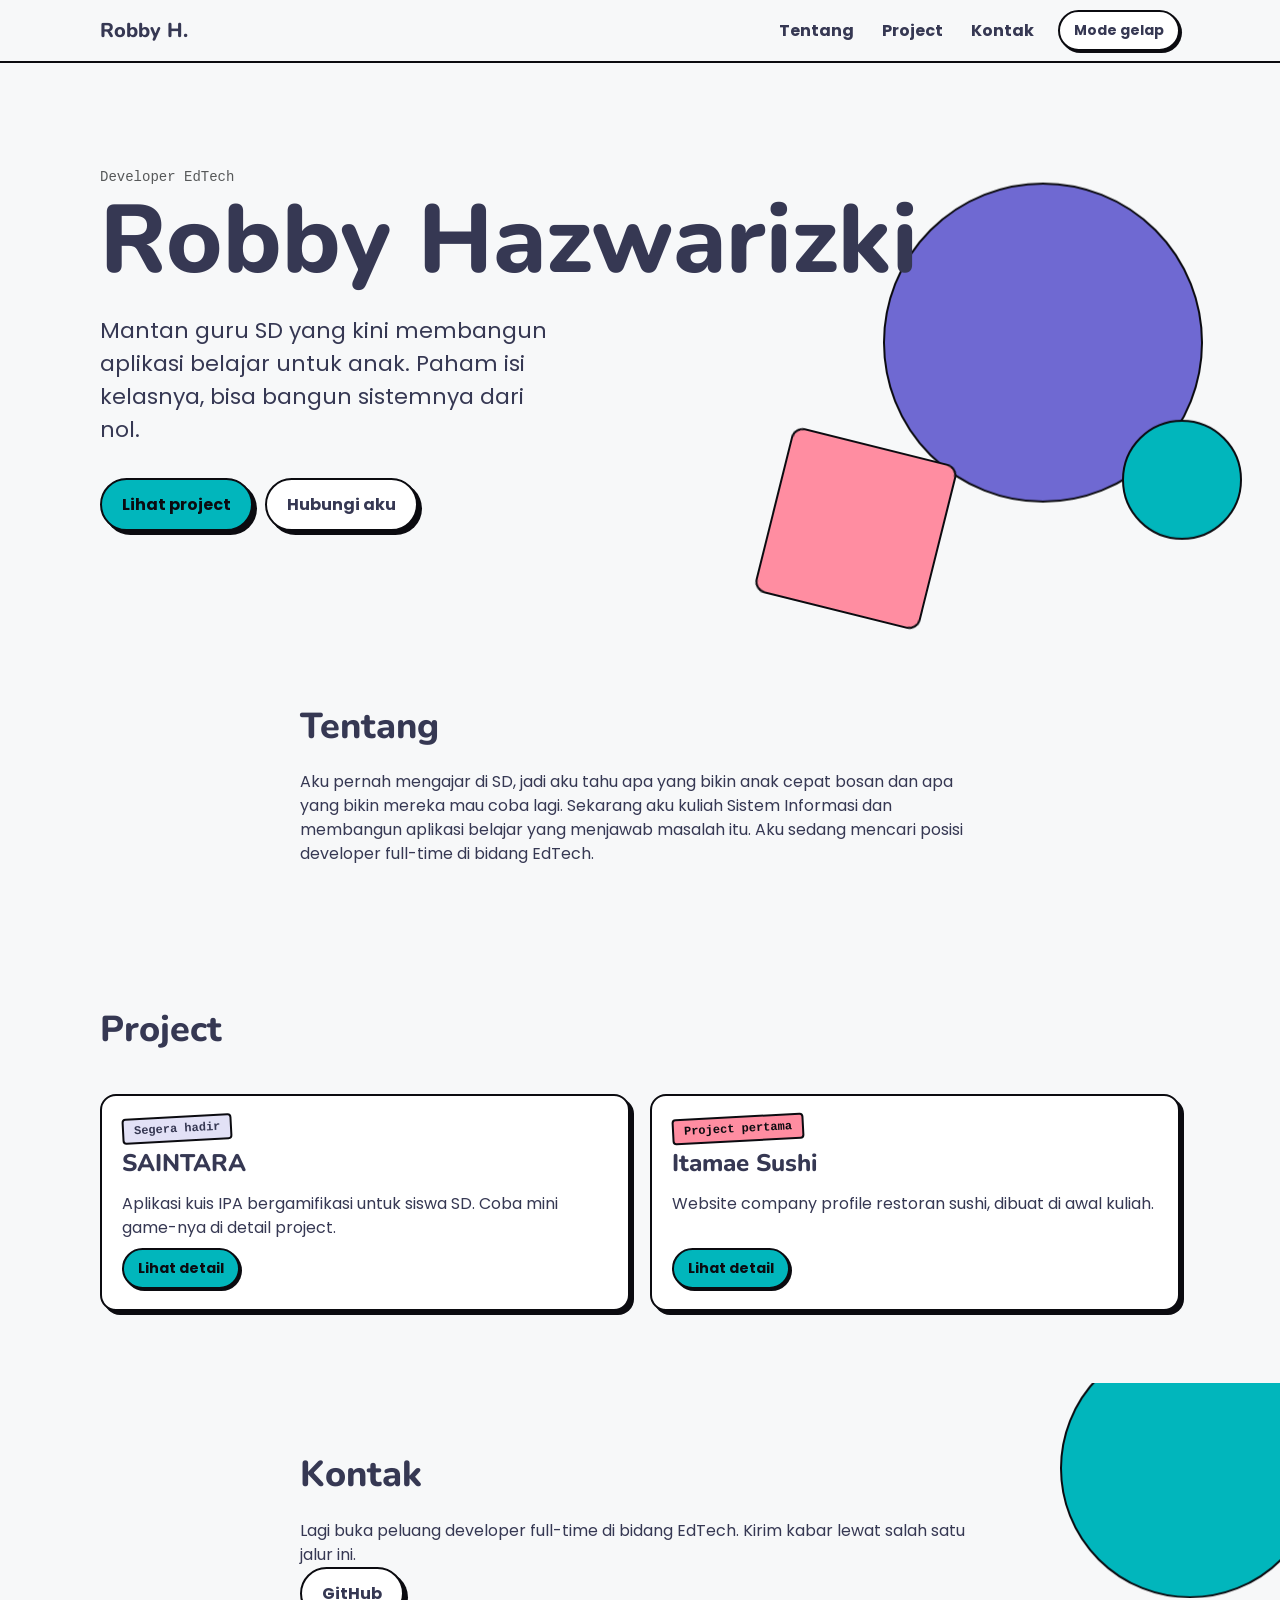
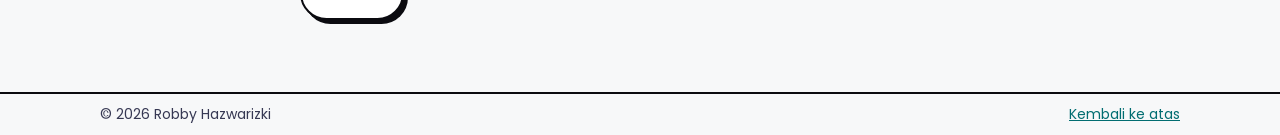
==== index.html @ 0fbe14a0 "Tambah kode web portofolio awal" ====
<!doctype html>
<html lang="id">
<head>
<meta charset="utf-8">
<meta name="viewport" content="width=device-width, initial-scale=1">
<title>Robby Hazwarizki | Developer EdTech</title>
<meta name="description" content="Portofolio Robby Hazwarizki, developer EdTech. Mantan guru SD yang membangun aplikasi belajar untuk anak.">
<meta property="og:type" content="website">
<meta property="og:title" content="Robby Hazwarizki | Developer EdTech">
<meta property="og:description" content="Mantan guru SD yang kini membangun aplikasi belajar untuk anak.">
<link rel="icon" href="assets/img/favicon.svg" type="image/svg+xml">
<link rel="preconnect" href="https://fonts.googleapis.com">
<link rel="preconnect" href="https://fonts.gstatic.com" crossorigin>
<link href="https://fonts.googleapis.com/css2?family=Nunito:wght@700;800&family=Poppins:wght@400;700&display=swap" rel="stylesheet">
<script>document.documentElement.classList.add('js');try{document.documentElement.dataset.theme=localStorage.getItem('theme')||(matchMedia('(prefers-color-scheme: dark)').matches?'dark':'light')}catch(e){}</script>
<link rel="stylesheet" href="assets/css/style.css">
</head>
<body>
<a class="skip" href="#tentang">Langsung ke konten</a>
<header id="top">
  <div class="wrap bar">
    <a class="brand" href="#hero">Robby H.</a>
    <nav aria-label="Menu utama"><ul id="links"></ul></nav>
    <a id="cv" class="btn sm" hidden>Unduh CV</a>
    <button id="theme" class="btn alt sm" type="button" aria-pressed="false">Mode gelap</button>
    <button id="menu" class="btn alt sm" type="button" aria-expanded="false" aria-controls="links">Menu</button>
  </div>
</header>
<main>
  <section id="hero" class="hero">
    <span class="shape s1" data-speed=".5" aria-hidden="true"></span>
    <span class="shape s2" data-speed=".25" aria-hidden="true"></span>
    <span class="shape s3" data-speed="-.15" aria-hidden="true"></span>
    <div class="wrap" data-speed=".08">
      <p class="mono" data-site="role">Developer EdTech</p>
      <h1 data-site="name">Robby Hazwarizki</h1>
      <p class="lead" data-site="tagline">Mantan guru SD yang kini membangun aplikasi belajar untuk anak. Paham isi kelasnya, bisa bangun sistemnya dari nol.</p>
      <div class="row">
        <a class="btn" href="#project">Lihat project</a>
        <a id="hero-contact" class="btn alt" href="#kontak" hidden>Hubungi aku</a>
      </div>
    </div>
  </section>

  <section id="tentang" data-nav="Tentang">
    <div class="wrap narrow">
      <h2>Tentang</h2>
      <p data-site="about">Aku pernah mengajar di SD, jadi aku tahu apa yang bikin anak cepat bosan dan apa yang bikin mereka mau coba lagi.</p>
    </div>
  </section>

  <section id="achievements" data-nav="Pencapaian" hidden>
    <div class="wrap"><h2>Pencapaian</h2><div id="stats" class="grid"></div></div>
  </section>

  <section id="project" data-nav="Project">
    <div class="wrap">
      <h2>Project</h2>
      <div id="filters" class="row" role="group" aria-label="Filter project"></div>
      <div id="project-list" class="grid"></div>
    </div>
  </section>

  <section id="experience" data-nav="Pengalaman" hidden>
    <div class="wrap"><h2>Pengalaman kerja</h2><ul id="experience-list" class="list"></ul></div>
  </section>

  <section id="stack" data-nav="Tech stack" hidden>
    <div class="wrap"><h2>Tech stack</h2><div id="stack-list" class="row"></div></div>
  </section>

  <section id="journey" data-nav="Perjalanan" hidden>
    <div class="wrap"><h2>Perjalanan</h2><ul id="journey-list" class="list"></ul></div>
  </section>

  <section id="kontak" data-nav="Kontak" class="contact" hidden>
    <span class="shape s4" data-speed=".3" aria-hidden="true"></span>
    <div class="wrap narrow">
      <h2>Kontak</h2>
      <p>Lagi buka peluang developer full-time di bidang EdTech. Kirim kabar lewat salah satu jalur ini.</p>
      <div id="contacts" class="row"></div>
    </div>
  </section>
</main>
<footer>
  <div class="wrap bar">
    <span>&copy; <span id="year">2026</span> Robby Hazwarizki</span>
    <a href="#top">Kembali ke atas</a>
  </div>
</footer>

<dialog id="dlg" aria-labelledby="dlg-title">
  <button id="dlg-close" class="btn alt sm" type="button">Tutup</button>
  <div id="dlg-body" class="dlg-in"></div>
</dialog>
<script type="module" src="assets/js/main.js"></script>
</body>
</html>
---- assets/css/style.css ----
:root{--iris:#01b6bc;--iris-50:#e6f8f9;--iris-400:#80dbdd;--iris-700:#016d71;--mar:#6f69d2;--mar-100:#e2e1f6;--sal:#ff8da1;--sal-200:#ffddee;--ink:#0b0b10;--bg:#f7f8f9;--surface:#fff;--text:#363853;--muted:#565859;--line:#0b0b10;--link:#016d71;--sh:4px 4px 0 var(--line);--r:16px;--fh:'Nunito',system-ui,sans-serif;--fb:'Poppins',system-ui,sans-serif;--fm:Menlo,Consolas,monospace}
:root[data-theme=dark]{--bg:#0b0b10;--surface:#161621;--text:#eff1f3;--muted:#afafba;--line:#80dbdd;--link:#80dbdd;--mar-100:#2c2a54;--iris-50:#01474a;--sal-200:#663a40}
*{box-sizing:border-box;margin:0}
[hidden]{display:none!important}
html{scroll-behavior:smooth;scroll-padding-top:80px}
body{font:400 1rem/1.5 var(--fb);background:var(--bg);color:var(--text)}
h1,h2,h3{font-family:var(--fh);font-weight:800;line-height:1.1;color:var(--text)}
h1{font-size:clamp(2.5rem,9vw,6rem)}
h2{font-size:clamp(1.5rem,4vw,2.25rem);margin-bottom:24px}
h3{font-size:clamp(1.25rem,3.5vw,1.5rem);margin-bottom:8px}
a{color:var(--link)}
.wrap{max-width:1120px;margin:0 auto;padding:0 20px;position:relative}
.narrow{max-width:720px}
section{padding:72px 0;position:relative;overflow:hidden}
.mono{font-family:var(--fm);font-size:.875rem;color:var(--muted)}
.lead{font-size:clamp(1.125rem,2.5vw,1.375rem);max-width:36ch;margin:20px 0 32px}
.row{display:flex;flex-wrap:wrap;gap:12px;align-items:center}
.grid{display:grid;gap:20px;grid-template-columns:repeat(auto-fit,minmax(280px,1fr));margin-top:20px}
.list{list-style:none;padding:0;display:grid;gap:16px}
.skip{position:absolute;left:-999px}.skip:focus{left:8px;top:8px;background:var(--surface);padding:8px;z-index:99}
:focus-visible{outline:2px solid var(--mar);outline-offset:2px}
header{position:sticky;top:0;z-index:20;background:var(--bg);border-bottom:2px solid var(--line)}
.bar{display:flex;align-items:center;gap:12px;padding-top:10px;padding-bottom:10px}
.brand{font:800 1.25rem var(--fh);color:var(--text);text-decoration:none;margin-right:auto}
nav ul{display:flex;gap:4px;list-style:none;padding:0}
nav a{padding:8px 12px;color:var(--text);text-decoration:none;font-weight:700;border-radius:999px}
nav a:hover{background:var(--iris-50)}
#menu{display:none}
.btn{font:700 1rem var(--fb);padding:12px 20px;border:2px solid var(--line);border-radius:999px;background:var(--iris);color:var(--ink);box-shadow:var(--sh);cursor:pointer;text-decoration:none;display:inline-block;transition:transform .2s ease,box-shadow .2s ease}
.btn:hover{transform:translate(-2px,-2px);box-shadow:6px 6px 0 var(--line)}
.btn:active{transform:none;box-shadow:1px 1px 0 var(--line);transition:none}
.btn.alt{background:var(--surface);color:var(--text)}
.btn.sm{font-size:.875rem;padding:8px 14px;box-shadow:2px 2px 0 var(--line)}
.btn:disabled{opacity:.6;cursor:not-allowed}
.hero{padding:96px 0 112px}
.shape{position:absolute;border:2px solid var(--line);will-change:transform}
.s1{width:clamp(140px,26vw,320px);aspect-ratio:1;border-radius:50%;background:var(--mar);right:6%;top:12%}
.s2{width:clamp(80px,14vw,170px);aspect-ratio:1;background:var(--sal);rotate:14deg;right:26%;bottom:8%;border-radius:12px}
.s3{width:clamp(60px,10vw,120px);aspect-ratio:1;border-radius:50%;background:var(--iris);right:3%;bottom:14%}
.s4{width:clamp(120px,22vw,260px);aspect-ratio:1;border-radius:50%;background:var(--iris);right:-40px;top:10%}
.card{background:var(--surface);border:2px solid var(--line);border-radius:var(--r);box-shadow:var(--sh);padding:20px;display:flex;flex-direction:column;align-items:flex-start;gap:8px}
.card .btn{margin-top:auto}
.tag{font:700 .75rem var(--fm);padding:4px 10px;background:var(--sal);color:var(--ink);border:2px solid var(--line);border-radius:4px;rotate:-3deg}
.tag.soon{background:var(--mar-100);color:var(--text)}
.chip{font:400 .75rem var(--fm);padding:4px 10px;border:1px solid var(--line);border-radius:999px;background:var(--surface);color:var(--text)}
button.chip{cursor:pointer;font-size:.875rem;padding:6px 14px}
button.chip.on{background:var(--iris);color:var(--ink);border-width:2px;font-weight:700}
.stat b{font:800 2.5rem var(--fh);line-height:1}
dialog{border:2px solid var(--line);border-radius:var(--r);box-shadow:var(--sh);background:var(--surface);color:var(--text);padding:0;max-width:min(560px,92vw);width:100%;margin:auto}
dialog::backdrop{background:rgba(11,11,16,.6)}
#dlg-close{position:absolute;right:12px;top:12px}
.dlg-in{padding:56px 24px 24px;display:grid;gap:14px;justify-items:start}
.opt{font:400 1rem var(--fb);width:100%;text-align:left;padding:12px 16px;border:2px solid var(--line);border-radius:12px;background:var(--surface);color:var(--text);cursor:pointer}
.opt:hover:not(:disabled){background:var(--iris-50)}
.opt.ok{background:var(--iris-50);border-width:4px}
.opt.no{background:var(--sal-200);border-style:dashed}
.fb{font-weight:700}
footer{border-top:2px solid var(--line);font-size:.875rem}
footer .bar{justify-content:space-between}
.js .card:not(.in),.js [data-reveal]:not(.in){opacity:0;translate:0 20px}
.card,[data-reveal]{transition:opacity .5s ease,translate .5s ease}
@media (max-width:759px){
  #menu{display:inline-block}
  nav{display:none;position:absolute;left:0;right:0;top:100%;background:var(--bg);border-bottom:2px solid var(--line)}
  header.open nav{display:block}
  nav ul{flex-direction:column;padding:12px 20px}
}
@media (prefers-reduced-motion:reduce){
  *{transition:none!important;animation:none!important;scroll-behavior:auto!important}
  .js .card:not(.in),.js [data-reveal]:not(.in){opacity:1;translate:none}
}
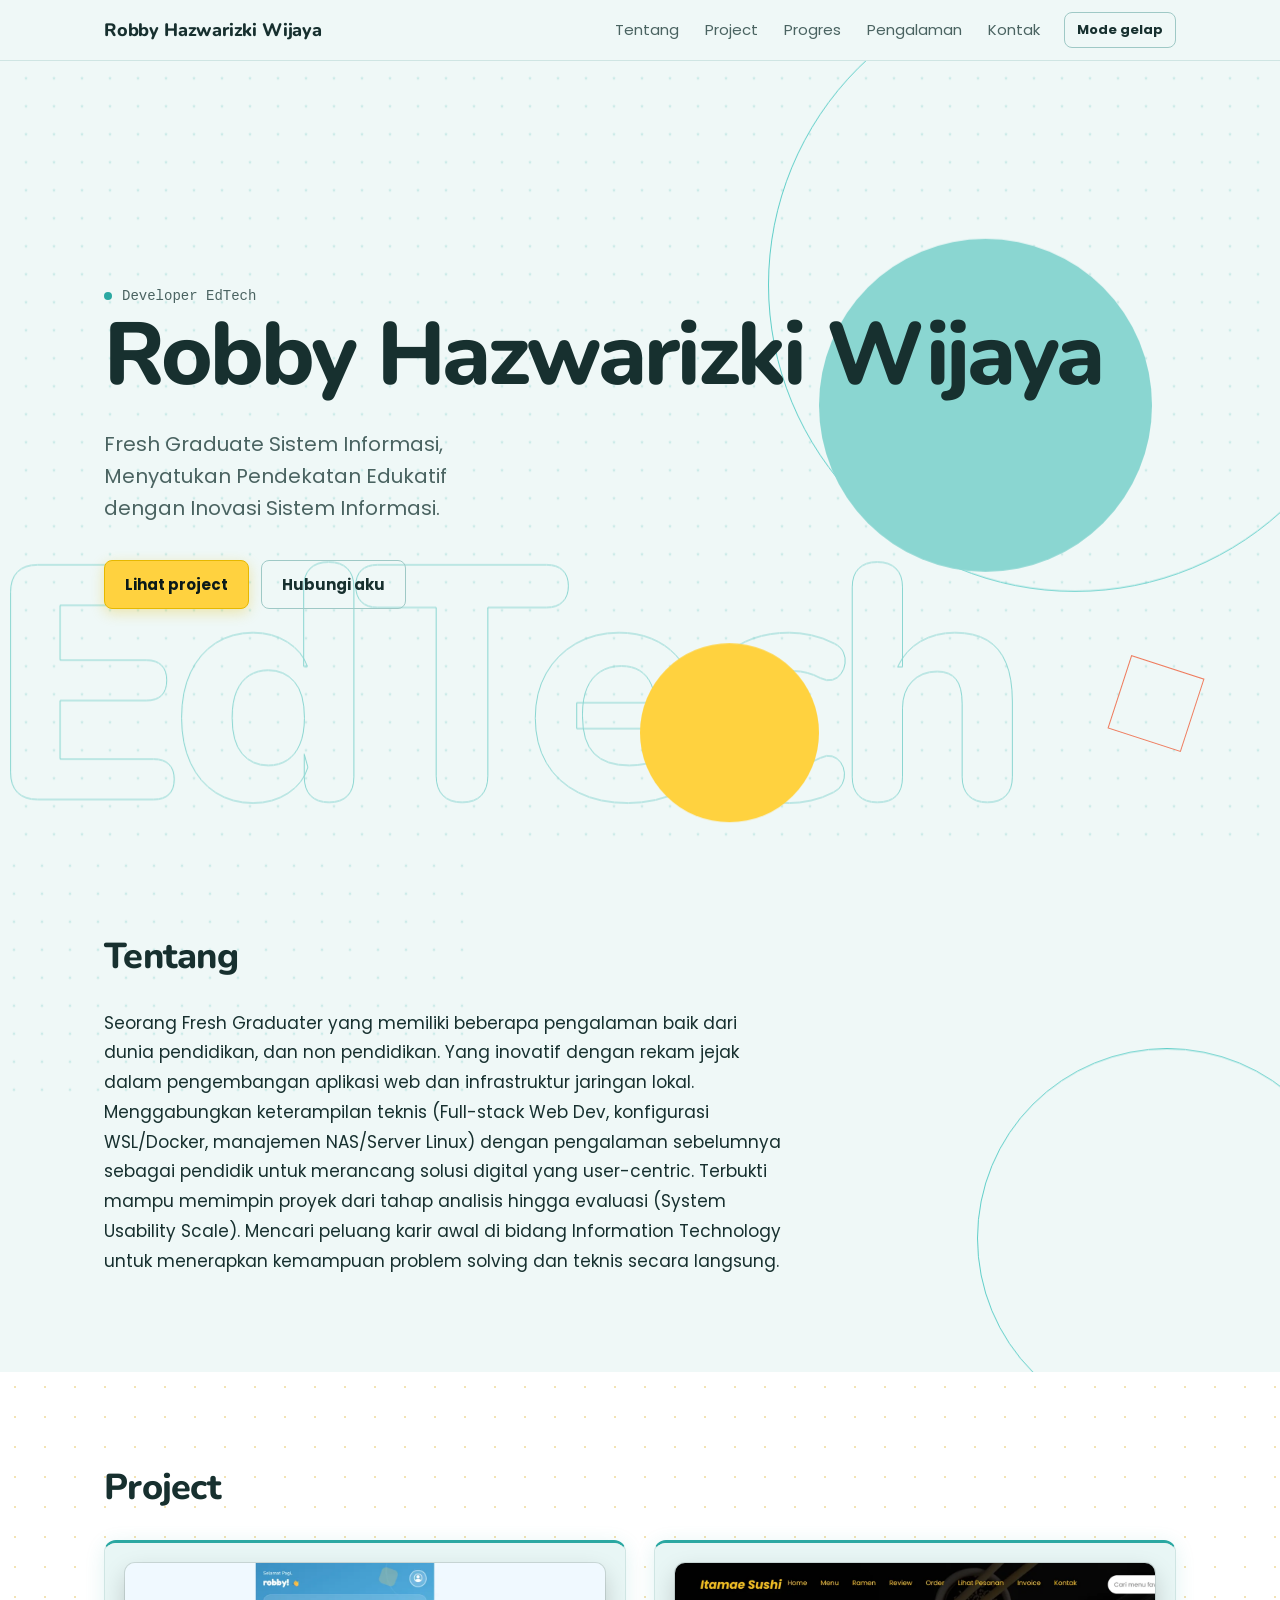
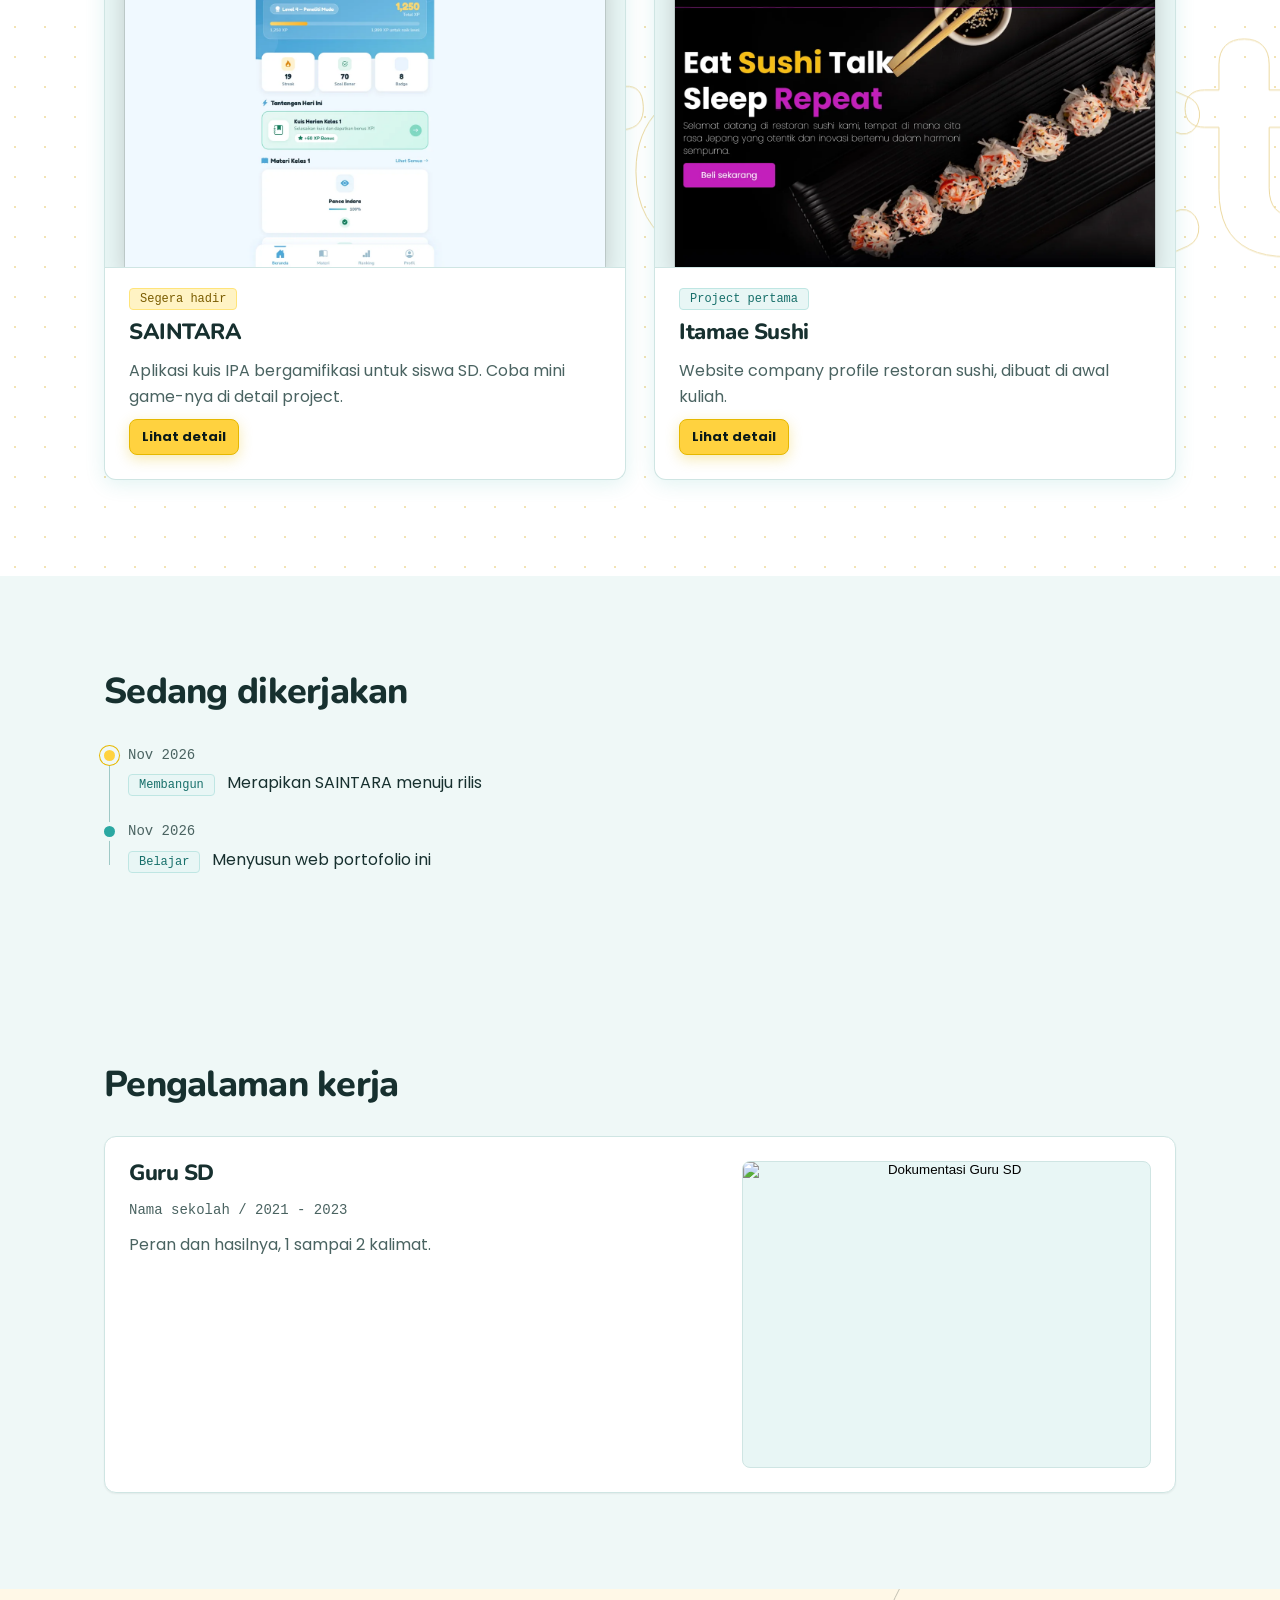
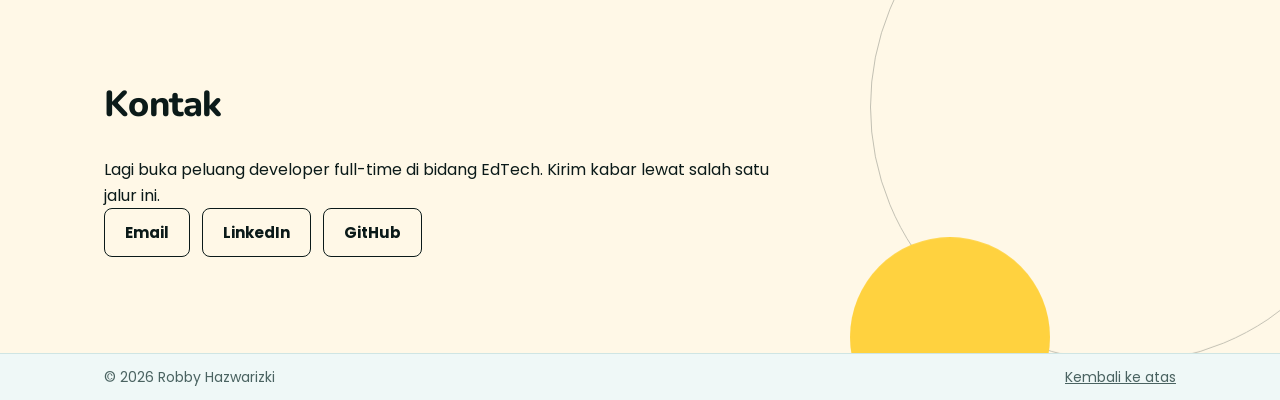
==== commit 2fa1e255: "revisi major" ====
--- a/index.html
+++ b/index.html
@@ -17,9 +17,9 @@
 </head>
 <body>
 <a class="skip" href="#tentang">Langsung ke konten</a>
-<header id="top">
+<header id="top" class="dark">
   <div class="wrap bar">
-    <a class="brand" href="#hero">Robby H.</a>
+    <a class="brand" href="#hero">Robby Hazwarizki Wijaya</a>
     <nav aria-label="Menu utama"><ul id="links"></ul></nav>
     <a id="cv" class="btn sm" hidden>Unduh CV</a>
     <button id="theme" class="btn alt sm" type="button" aria-pressed="false">Mode gelap</button>
@@ -27,11 +27,14 @@
   </div>
 </header>
 <main>
-  <section id="hero" class="hero">
-    <span class="shape s1" data-speed=".5" aria-hidden="true"></span>
-    <span class="shape s2" data-speed=".25" aria-hidden="true"></span>
-    <span class="shape s3" data-speed="-.15" aria-hidden="true"></span>
-    <div class="wrap" data-speed=".08">
+  <section id="hero" class="hero dark">
+    <span class="lyr dots" data-speed=".7" data-origin="top" aria-hidden="true"></span>
+    <span class="lyr ghost" data-speed=".5" data-origin="top" aria-hidden="true">EdTech</span>
+    <span class="lyr ring h1r" data-speed=".35" data-origin="top" aria-hidden="true"></span>
+    <span class="lyr disc h2d" data-speed=".15" data-origin="top" aria-hidden="true"></span>
+    <span class="lyr disc h3d" data-speed="-.2" data-origin="top" aria-hidden="true"></span>
+    <span class="lyr sq h4s" data-speed="-.45" data-origin="top" aria-hidden="true"></span>
+    <div class="wrap">
       <p class="mono" data-site="role">Developer EdTech</p>
       <h1 data-site="name">Robby Hazwarizki</h1>
       <p class="lead" data-site="tagline">Mantan guru SD yang kini membangun aplikasi belajar untuk anak. Paham isi kelasnya, bisa bangun sistemnya dari nol.</p>
@@ -42,7 +45,9 @@
     </div>
   </section>
 
-  <section id="tentang" data-nav="Tentang">
+  <section id="tentang" data-nav="Tentang" class="dark">
+    <span class="lyr dots t1" data-speed=".5" aria-hidden="true"></span>
+    <span class="lyr ring t2" data-speed="-.25" aria-hidden="true"></span>
     <div class="wrap narrow">
       <h2>Tentang</h2>
       <p data-site="about">Aku pernah mengajar di SD, jadi aku tahu apa yang bikin anak cepat bosan dan apa yang bikin mereka mau coba lagi.</p>
@@ -53,12 +58,17 @@
     <div class="wrap"><h2>Pencapaian</h2><div id="stats" class="grid"></div></div>
   </section>
 
-  <section id="project" data-nav="Project">
+  <section id="project" data-nav="Project" class="tint">
+    <span class="lyr ghost pj" data-speed=".4" aria-hidden="true">Project</span>
     <div class="wrap">
       <h2>Project</h2>
       <div id="filters" class="row" role="group" aria-label="Filter project"></div>
       <div id="project-list" class="grid"></div>
     </div>
+  </section>
+
+    <section id="now" data-nav="Progres" hidden>
+    <div class="wrap narrow"><h2>Sedang dikerjakan</h2><ol id="now-list" class="now"></ol></div>
   </section>
 
   <section id="experience" data-nav="Pengalaman" hidden>
@@ -73,8 +83,9 @@
     <div class="wrap"><h2>Perjalanan</h2><ul id="journey-list" class="list"></ul></div>
   </section>
 
-  <section id="kontak" data-nav="Kontak" class="contact" hidden>
-    <span class="shape s4" data-speed=".3" aria-hidden="true"></span>
+  <section id="kontak" data-nav="Kontak" class="contact dark" hidden>
+    <span class="lyr ring c1" data-speed=".3" aria-hidden="true"></span>
+    <span class="lyr disc c2" data-speed="-.25" aria-hidden="true"></span>
     <div class="wrap narrow">
       <h2>Kontak</h2>
       <p>Lagi buka peluang developer full-time di bidang EdTech. Kirim kabar lewat salah satu jalur ini.</p>
--- a/assets/css/style.css
+++ b/assets/css/style.css
@@ -1,71 +1,185 @@
-:root{--iris:#01b6bc;--iris-50:#e6f8f9;--iris-400:#80dbdd;--iris-700:#016d71;--mar:#6f69d2;--mar-100:#e2e1f6;--sal:#ff8da1;--sal-200:#ffddee;--ink:#0b0b10;--bg:#f7f8f9;--surface:#fff;--text:#363853;--muted:#565859;--line:#0b0b10;--link:#016d71;--sh:4px 4px 0 var(--line);--r:16px;--fh:'Nunito',system-ui,sans-serif;--fb:'Poppins',system-ui,sans-serif;--fm:Menlo,Consolas,monospace}
-:root[data-theme=dark]{--bg:#0b0b10;--surface:#161621;--text:#eff1f3;--muted:#afafba;--line:#80dbdd;--link:#80dbdd;--mar-100:#2c2a54;--iris-50:#01474a;--sal-200:#663a40}
+/* ==========================================================
+   Web Portofolio Robby Hazwarizki
+   Satu file, satu sumber: semua warna ada di token di bawah.
+   Font: Nunito (judul), Poppins (isi), Menlo (label).
+   Palet: Flip7 (teal, emas, koral, krem). Terang sebagai dasar.
+   ========================================================== */
+
+/* ---------- 1. Token ---------- */
+:root{
+  --iris:#2BA8A2;--iris-600:#1E8C86;--iris-50:#E8F6F5;
+  --gold:#FFD23F;--gold-d:#E6B800;--ink:#0b1a19;
+  --bg:#EFF8F7;--surface:#fff;--tint:#FFF8E7;
+  --text:#17302f;--muted:#4a6361;--link:#176f6a;
+  --bd:#cfe5e3;--bd2:#9fc9c6;--hov:#E8F6F5;
+  --band:#2BA8A2;--on-band:#0b1a19;--band-hov:rgba(255,255,255,.3);
+  --ly:#3CC4BD;--dot:#bfe6e3;--gs:#8ad6d1;
+  --d1:#8ad6d1;--d2:#FFD23F;--cd:#FFD23F;--sq:#EF6C4A;
+  --pdot:#f2e3b4;--pgs:#ecd9a0;--shot:#E8F6F5;
+  --o-dots:.7;--o-ring:.8;--o-ghost:1;
+  --tg-bg:#E8F6F5;--tg-fg:#176f6a;--tg-bd:#bfe6e3;
+  --ts-bg:#FFF3C4;--ts-fg:#7a5c00;--ts-bd:#FFE47A;
+  --sh:0 1px 2px rgba(0,0,0,.06);--sh2:0 4px 6px rgba(0,0,0,.1);
+  --glow:0 4px 20px rgba(43,168,162,.14);--glow2:0 10px 28px rgba(43,168,162,.22);
+  --r:12px;
+  --fh:'Nunito',system-ui,sans-serif;--fb:'Poppins',system-ui,sans-serif;--fm:Menlo,Consolas,monospace
+}
+:root[data-theme=dark]{
+  --bg:#0b1a19;--surface:#112423;--tint:#0e2120;
+  --text:#eef8f7;--muted:#a9c4c2;--link:#3CC4BD;
+  --bd:#1e3f3d;--bd2:#2f6663;--hov:#16302f;--iris-50:#16302f;
+  --band:#0f2b2a;--on-band:#eef8f7;--band-hov:rgba(255,255,255,.08);
+  --ly:#3CC4BD;--dot:#3CC4BD;--gs:#1E8C86;
+  --d1:#1E8C86;--d2:#E6B800;--cd:#E6B800;--sq:#FFD23F;
+  --pdot:#1e3f3d;--pgs:#1e3f3d;--shot:#16302f;
+  --o-dots:.22;--o-ring:.45;--o-ghost:.55;
+  --tg-bg:#16302f;--tg-fg:#3CC4BD;--tg-bd:#1e3f3d;
+  --ts-bg:#3a3210;--ts-fg:#FFE47A;--ts-bd:#5c4d10;
+  --sh:0 1px 2px rgba(0,0,0,.4);--sh2:0 4px 6px rgba(0,0,0,.5);
+  --glow:0 8px 24px rgba(0,0,0,.4);--glow2:0 12px 30px rgba(0,0,0,.5)
+}
+
+/* ---------- 2. Dasar ---------- */
 *{box-sizing:border-box;margin:0}
 [hidden]{display:none!important}
 html{scroll-behavior:smooth;scroll-padding-top:80px}
-body{font:400 1rem/1.5 var(--fb);background:var(--bg);color:var(--text)}
-h1,h2,h3{font-family:var(--fh);font-weight:800;line-height:1.1;color:var(--text)}
-h1{font-size:clamp(2.5rem,9vw,6rem)}
-h2{font-size:clamp(1.5rem,4vw,2.25rem);margin-bottom:24px}
-h3{font-size:clamp(1.25rem,3.5vw,1.5rem);margin-bottom:8px}
+body{font:400 1rem/1.6 var(--fb);background:var(--bg);color:var(--text)}
+h1,h2,h3{font-family:var(--fh);font-weight:800;line-height:1.1;color:var(--text);letter-spacing:-.02em}
+h1{font-size:clamp(2.75rem,8vw,5.5rem);letter-spacing:-.035em}
+h2{font-size:clamp(1.5rem,4vw,2.25rem);margin-bottom:32px}
+h3{font-size:clamp(1.125rem,3vw,1.375rem);margin-bottom:4px}
 a{color:var(--link)}
-.wrap{max-width:1120px;margin:0 auto;padding:0 20px;position:relative}
-.narrow{max-width:720px}
-section{padding:72px 0;position:relative;overflow:hidden}
+:focus-visible{outline:2px solid var(--iris);outline-offset:2px}
+.skip{position:absolute;left:-999px}
+.skip:focus{left:8px;top:8px;background:var(--surface);padding:8px;z-index:99}
+.wrap{max-width:1120px;margin:0 auto;padding:0 24px;position:relative}
+.narrow>*{max-width:680px}
+section{padding:96px 0;position:relative;overflow:hidden}
 .mono{font-family:var(--fm);font-size:.875rem;color:var(--muted)}
-.lead{font-size:clamp(1.125rem,2.5vw,1.375rem);max-width:36ch;margin:20px 0 32px}
+.lead{font-size:clamp(1.0625rem,2.2vw,1.25rem);max-width:34ch;margin:24px 0 36px;color:var(--muted)}
 .row{display:flex;flex-wrap:wrap;gap:12px;align-items:center}
-.grid{display:grid;gap:20px;grid-template-columns:repeat(auto-fit,minmax(280px,1fr));margin-top:20px}
+.grid{display:grid;gap:20px;grid-template-columns:repeat(auto-fit,minmax(300px,1fr))}
 .list{list-style:none;padding:0;display:grid;gap:16px}
-.skip{position:absolute;left:-999px}.skip:focus{left:8px;top:8px;background:var(--surface);padding:8px;z-index:99}
-:focus-visible{outline:2px solid var(--mar);outline-offset:2px}
-header{position:sticky;top:0;z-index:20;background:var(--bg);border-bottom:2px solid var(--line)}
-.bar{display:flex;align-items:center;gap:12px;padding-top:10px;padding-bottom:10px}
-.brand{font:800 1.25rem var(--fh);color:var(--text);text-decoration:none;margin-right:auto}
-nav ul{display:flex;gap:4px;list-style:none;padding:0}
-nav a{padding:8px 12px;color:var(--text);text-decoration:none;font-weight:700;border-radius:999px}
-nav a:hover{background:var(--iris-50)}
+
+/* ---------- 3. Navbar dan footer ---------- */
+header{position:sticky;top:0;z-index:20;background:var(--bg);border-bottom:1px solid var(--bd)}
+.bar{display:flex;align-items:center;gap:12px;padding-top:12px;padding-bottom:12px}
+.brand{font:800 1.125rem var(--fh);color:var(--text);text-decoration:none;margin-right:auto;letter-spacing:-.01em}
+nav ul{display:flex;gap:2px;list-style:none;padding:0}
+nav a{padding:8px 12px;color:var(--muted);text-decoration:none;font-size:.9375rem;border-radius:8px;transition:color .2s ease,background .2s ease}
+nav a:hover{background:var(--hov);color:var(--text)}
 #menu{display:none}
-.btn{font:700 1rem var(--fb);padding:12px 20px;border:2px solid var(--line);border-radius:999px;background:var(--iris);color:var(--ink);box-shadow:var(--sh);cursor:pointer;text-decoration:none;display:inline-block;transition:transform .2s ease,box-shadow .2s ease}
-.btn:hover{transform:translate(-2px,-2px);box-shadow:6px 6px 0 var(--line)}
-.btn:active{transform:none;box-shadow:1px 1px 0 var(--line);transition:none}
-.btn.alt{background:var(--surface);color:var(--text)}
-.btn.sm{font-size:.875rem;padding:8px 14px;box-shadow:2px 2px 0 var(--line)}
+footer{background:var(--bg);border-top:1px solid var(--bd);font-size:.875rem;color:var(--muted)}
+footer .bar{justify-content:space-between}
+footer a{color:var(--muted)}
+footer a:hover{color:var(--text)}
+
+/* ---------- 4. Tombol, label, chip ---------- */
+.btn{font:700 .9375rem var(--fb);padding:12px 20px;border:1px solid var(--gold-d);border-radius:8px;background:var(--gold);color:var(--ink);box-shadow:0 4px 14px rgba(230,184,0,.3);cursor:pointer;text-decoration:none;display:inline-block;transition:background .2s ease,box-shadow .2s ease,border-color .2s ease}
+.btn:hover{background:var(--gold-d);box-shadow:0 6px 18px rgba(230,184,0,.4)}
+.btn:active{box-shadow:0 2px 6px rgba(230,184,0,.3);transition:none}
+.btn.alt{background:transparent;color:var(--text);border-color:var(--bd2);box-shadow:none}
+.btn.alt:hover{background:var(--hov);border-color:var(--text)}
+.btn.sm{font-size:.8125rem;padding:7px 12px}
 .btn:disabled{opacity:.6;cursor:not-allowed}
-.hero{padding:96px 0 112px}
-.shape{position:absolute;border:2px solid var(--line);will-change:transform}
-.s1{width:clamp(140px,26vw,320px);aspect-ratio:1;border-radius:50%;background:var(--mar);right:6%;top:12%}
-.s2{width:clamp(80px,14vw,170px);aspect-ratio:1;background:var(--sal);rotate:14deg;right:26%;bottom:8%;border-radius:12px}
-.s3{width:clamp(60px,10vw,120px);aspect-ratio:1;border-radius:50%;background:var(--iris);right:3%;bottom:14%}
-.s4{width:clamp(120px,22vw,260px);aspect-ratio:1;border-radius:50%;background:var(--iris);right:-40px;top:10%}
-.card{background:var(--surface);border:2px solid var(--line);border-radius:var(--r);box-shadow:var(--sh);padding:20px;display:flex;flex-direction:column;align-items:flex-start;gap:8px}
+.tag{font:400 .75rem var(--fm);padding:3px 10px;background:var(--tg-bg);color:var(--tg-fg);border:1px solid var(--tg-bd);border-radius:4px}
+.tag.soon{background:var(--ts-bg);color:var(--ts-fg);border-color:var(--ts-bd)}
+.chip{font:400 .75rem var(--fm);padding:4px 10px;border:1px solid var(--bd);border-radius:6px;background:transparent;color:var(--muted)}
+button.chip{cursor:pointer;font-size:.8125rem;padding:6px 14px;color:var(--text);border-color:var(--bd2)}
+button.chip.on{background:var(--iris);color:var(--ink);border-color:var(--iris);font-weight:700}
+
+/* ---------- 5. Lapisan parallax ---------- */
+.lyr{position:absolute;pointer-events:none;will-change:transform}
+.dots{inset:-30% -10%;background-image:radial-gradient(var(--dot) 1.5px,transparent 1.6px);background-size:28px 28px;opacity:var(--o-dots)}
+.ring{aspect-ratio:1;border:1px solid var(--ly);border-radius:50%;opacity:var(--o-ring)}
+.disc{aspect-ratio:1;border-radius:50%}
+.sq{aspect-ratio:1;border:1px solid var(--sq);rotate:18deg;opacity:.9}
+.ghost{font:800 clamp(7rem,26vw,22rem)/1 var(--fh);letter-spacing:-.05em;color:transparent;-webkit-text-stroke:1px var(--gs);opacity:var(--o-ghost);white-space:nowrap;user-select:none}
+
+/* ---------- 6. Hero ---------- */
+.hero{min-height:min(88vh,780px);display:flex;align-items:center;padding:128px 0 136px}
+.hero>.wrap{width:100%}
+.hero .mono::before{content:"";display:inline-block;width:8px;height:8px;border-radius:50%;background:var(--iris);margin-right:10px}
+.hero .ghost{left:-1%;bottom:-6%}
+.h1r{width:clamp(280px,48vw,620px);right:-8%;top:-8%}
+.h2d{width:clamp(160px,26vw,340px);background:var(--d1);right:10%;top:24%}
+.h3d{width:clamp(90px,14vw,190px);background:var(--d2);right:36%;bottom:4%}
+.h4s{width:clamp(40px,6vw,80px);right:6%;bottom:16%}
+
+/* ---------- 7. Tentang ---------- */
+#tentang{background:var(--bg)}
+#tentang p{font-size:1.0625rem;line-height:1.75}
+.t1{inset:-10% 62% -10% 0}
+.t2{width:clamp(180px,30vw,380px);right:-6%;top:8%}
+
+/* ---------- 8. Project ---------- */
+#project.tint{background-color:var(--surface);background-image:radial-gradient(var(--pdot) 1.4px,transparent 1.5px);background-size:30px 30px}
+#project .ghost.pj{right:-2%;top:2%;-webkit-text-stroke-color:var(--pgs)}
+#project-list{grid-template-columns:repeat(auto-fit,minmax(min(340px,100%),1fr));gap:28px}
+.card{background:var(--surface);border:1px solid var(--bd);border-radius:var(--r);box-shadow:var(--sh);padding:24px;display:flex;flex-direction:column;align-items:flex-start;gap:10px;transition:opacity .5s ease,translate .5s ease,transform .25s ease,border-color .2s ease,box-shadow .2s ease}
+.card p{color:var(--muted)}
 .card .btn{margin-top:auto}
-.tag{font:700 .75rem var(--fm);padding:4px 10px;background:var(--sal);color:var(--ink);border:2px solid var(--line);border-radius:4px;rotate:-3deg}
-.tag.soon{background:var(--mar-100);color:var(--text)}
-.chip{font:400 .75rem var(--fm);padding:4px 10px;border:1px solid var(--line);border-radius:999px;background:var(--surface);color:var(--text)}
-button.chip{cursor:pointer;font-size:.875rem;padding:6px 14px}
-button.chip.on{background:var(--iris);color:var(--ink);border-width:2px;font-weight:700}
-.stat b{font:800 2.5rem var(--fh);line-height:1}
-dialog{border:2px solid var(--line);border-radius:var(--r);box-shadow:var(--sh);background:var(--surface);color:var(--text);padding:0;max-width:min(560px,92vw);width:100%;margin:auto}
-dialog::backdrop{background:rgba(11,11,16,.6)}
+.card.project{padding:0;gap:0;overflow:hidden;border-top:3px solid var(--iris);box-shadow:var(--glow)}
+.card.project:hover{transform:translateY(-4px);box-shadow:var(--glow2)}
+.shot{width:100%;aspect-ratio:16/10;padding:20px 20px 0;background:var(--shot);border-bottom:1px solid var(--bd);overflow:hidden}
+.shot img{width:100%;height:100%;object-fit:cover;object-position:top;display:block;border-radius:10px 10px 0 0;box-shadow:0 0 0 1px rgba(11,26,25,.12),0 10px 24px rgba(0,0,0,.18)}
+.shot.empty{padding:0;display:grid;place-items:center;font:800 4.5rem var(--fh);color:var(--bd2)}
+.info{padding:20px 24px 24px;display:flex;flex-direction:column;align-items:flex-start;gap:10px;flex:1;width:100%}
+.stat b{font:800 2.5rem var(--fh);line-height:1;letter-spacing:-.02em}
+
+/* ---------- 9. Kontak ---------- */
+#kontak{background:var(--tint);color:var(--on-band)}
+#kontak h2,#kontak p{color:var(--on-band)}
+#kontak .btn.alt{color:var(--on-band);border-color:var(--on-band)}
+#kontak .btn.alt:hover{background:var(--band-hov)}
+#kontak .ring{border-color:var(--on-band);opacity:.25}
+.c1{width:clamp(260px,40vw,520px);right:-8%;top:-20%}
+.c2{width:clamp(100px,16vw,200px);background:var(--cd);right:18%;bottom:-8%}
+
+/* ---------- 10. Jendela detail dan mini game ---------- */
+dialog{border:1px solid var(--bd);border-radius:var(--r);box-shadow:0 10px 30px rgba(0,0,0,.18);background:var(--surface);color:var(--text);padding:0;max-width:min(720px,92vw);max-height:90vh;overflow:auto;width:100%;margin:auto}
+dialog::backdrop{background:rgba(11,26,25,.6)}
 #dlg-close{position:absolute;right:12px;top:12px}
-.dlg-in{padding:56px 24px 24px;display:grid;gap:14px;justify-items:start}
-.opt{font:400 1rem var(--fb);width:100%;text-align:left;padding:12px 16px;border:2px solid var(--line);border-radius:12px;background:var(--surface);color:var(--text);cursor:pointer}
-.opt:hover:not(:disabled){background:var(--iris-50)}
-.opt.ok{background:var(--iris-50);border-width:4px}
-.opt.no{background:var(--sal-200);border-style:dashed}
+.dlg-in{padding:56px 28px 28px;display:grid;gap:14px;justify-items:start}
+.gallery{display:grid;gap:12px;width:100%;max-height:50vh;overflow:auto}
+.gallery img{width:100%;border:1px solid var(--bd);border-radius:8px;display:block}
+.opt{font:400 1rem var(--fb);width:100%;text-align:left;padding:12px 16px;border:1px solid var(--bd2);border-radius:8px;background:var(--surface);color:var(--text);cursor:pointer;transition:background .2s ease}
+.opt:hover:not(:disabled){background:var(--hov)}
+.opt.ok{border:2px solid var(--iris);background:var(--hov)}
+.opt.no{border:2px dashed var(--bd2)}
 .fb{font-weight:700}
-footer{border-top:2px solid var(--line);font-size:.875rem}
-footer .bar{justify-content:space-between}
-.js .card:not(.in),.js [data-reveal]:not(.in){opacity:0;translate:0 20px}
-.card,[data-reveal]{transition:opacity .5s ease,translate .5s ease}
+
+/* Sedang dikerjakan */
+.now{list-style:none;padding:0 0 0 24px;position:relative;display:grid;gap:24px}
+.now::before{content:"";position:absolute;left:5px;top:8px;bottom:8px;width:1px;background:var(--bd2)}
+.now li{position:relative;display:grid;gap:4px}
+.now li::before{content:"";position:absolute;left:-24px;top:6px;width:11px;height:11px;border-radius:50%;background:var(--iris);box-shadow:0 0 0 4px var(--bg)}
+.now li:first-child::before{background:var(--gold);box-shadow:0 0 0 4px var(--bg),0 0 0 5px var(--gold-d)}
+.now .nb{display:flex;flex-wrap:wrap;gap:6px 12px;align-items:baseline}
+.now .nb p{flex:1 1 260px}
+.now .more{font-size:.875rem}
+
+/* Pengalaman kerja dengan kolom foto */
+.exp.has-ph{display:grid;grid-template-columns:1fr minmax(200px,40%);gap:28px;align-items:start}
+.exp-t{display:flex;flex-direction:column;gap:10px}
+.exp-p{display:grid;grid-template-columns:repeat(auto-fit,minmax(120px,1fr));gap:10px}
+.ph{padding:0;border:1px solid var(--bd);border-radius:8px;overflow:hidden;background:var(--shot);cursor:zoom-in;display:block}
+.ph img{width:100%;aspect-ratio:4/3;object-fit:cover;display:block;transition:transform .3s ease}
+.ph:hover img{transform:scale(1.04)}
+.zoom{width:100%;border-radius:8px;display:block}
+@media (max-width:759px){.exp.has-ph{grid-template-columns:1fr}}
+
+/* ---------- 11. Reveal, responsif, reduced motion ---------- */
+.js .card:not(.in),.js [data-reveal]:not(.in){opacity:0;translate:0 8px}
 @media (max-width:759px){
+  section{padding:72px 0}
+  .hero{padding:88px 0 96px}
   #menu{display:inline-block}
-  nav{display:none;position:absolute;left:0;right:0;top:100%;background:var(--bg);border-bottom:2px solid var(--line)}
+  nav{display:none;position:absolute;left:0;right:0;top:100%;background:var(--bg);border-bottom:1px solid var(--bd)}
   header.open nav{display:block}
-  nav ul{flex-direction:column;padding:12px 20px}
+  nav ul{flex-direction:column;padding:12px 24px}
 }
 @media (prefers-reduced-motion:reduce){
   *{transition:none!important;animation:none!important;scroll-behavior:auto!important}
   .js .card:not(.in),.js [data-reveal]:not(.in){opacity:1;translate:none}
-}
+}
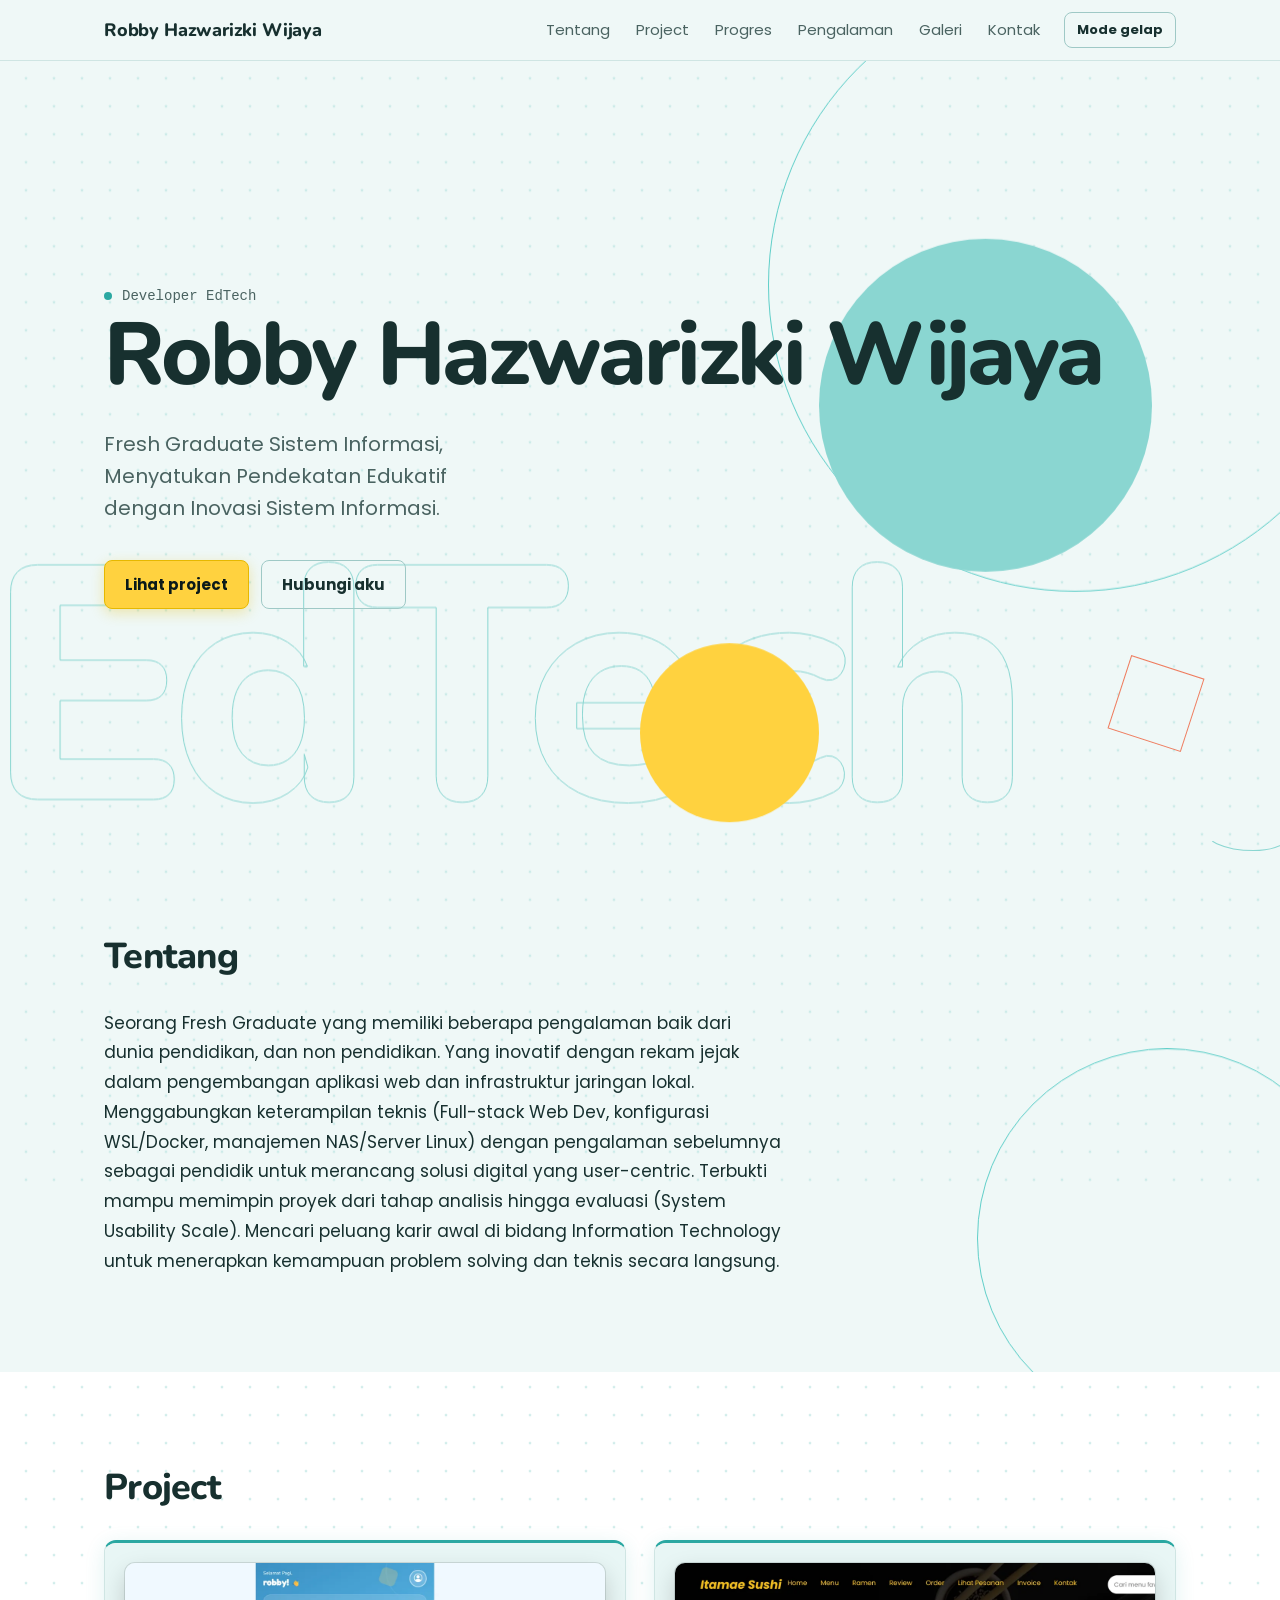
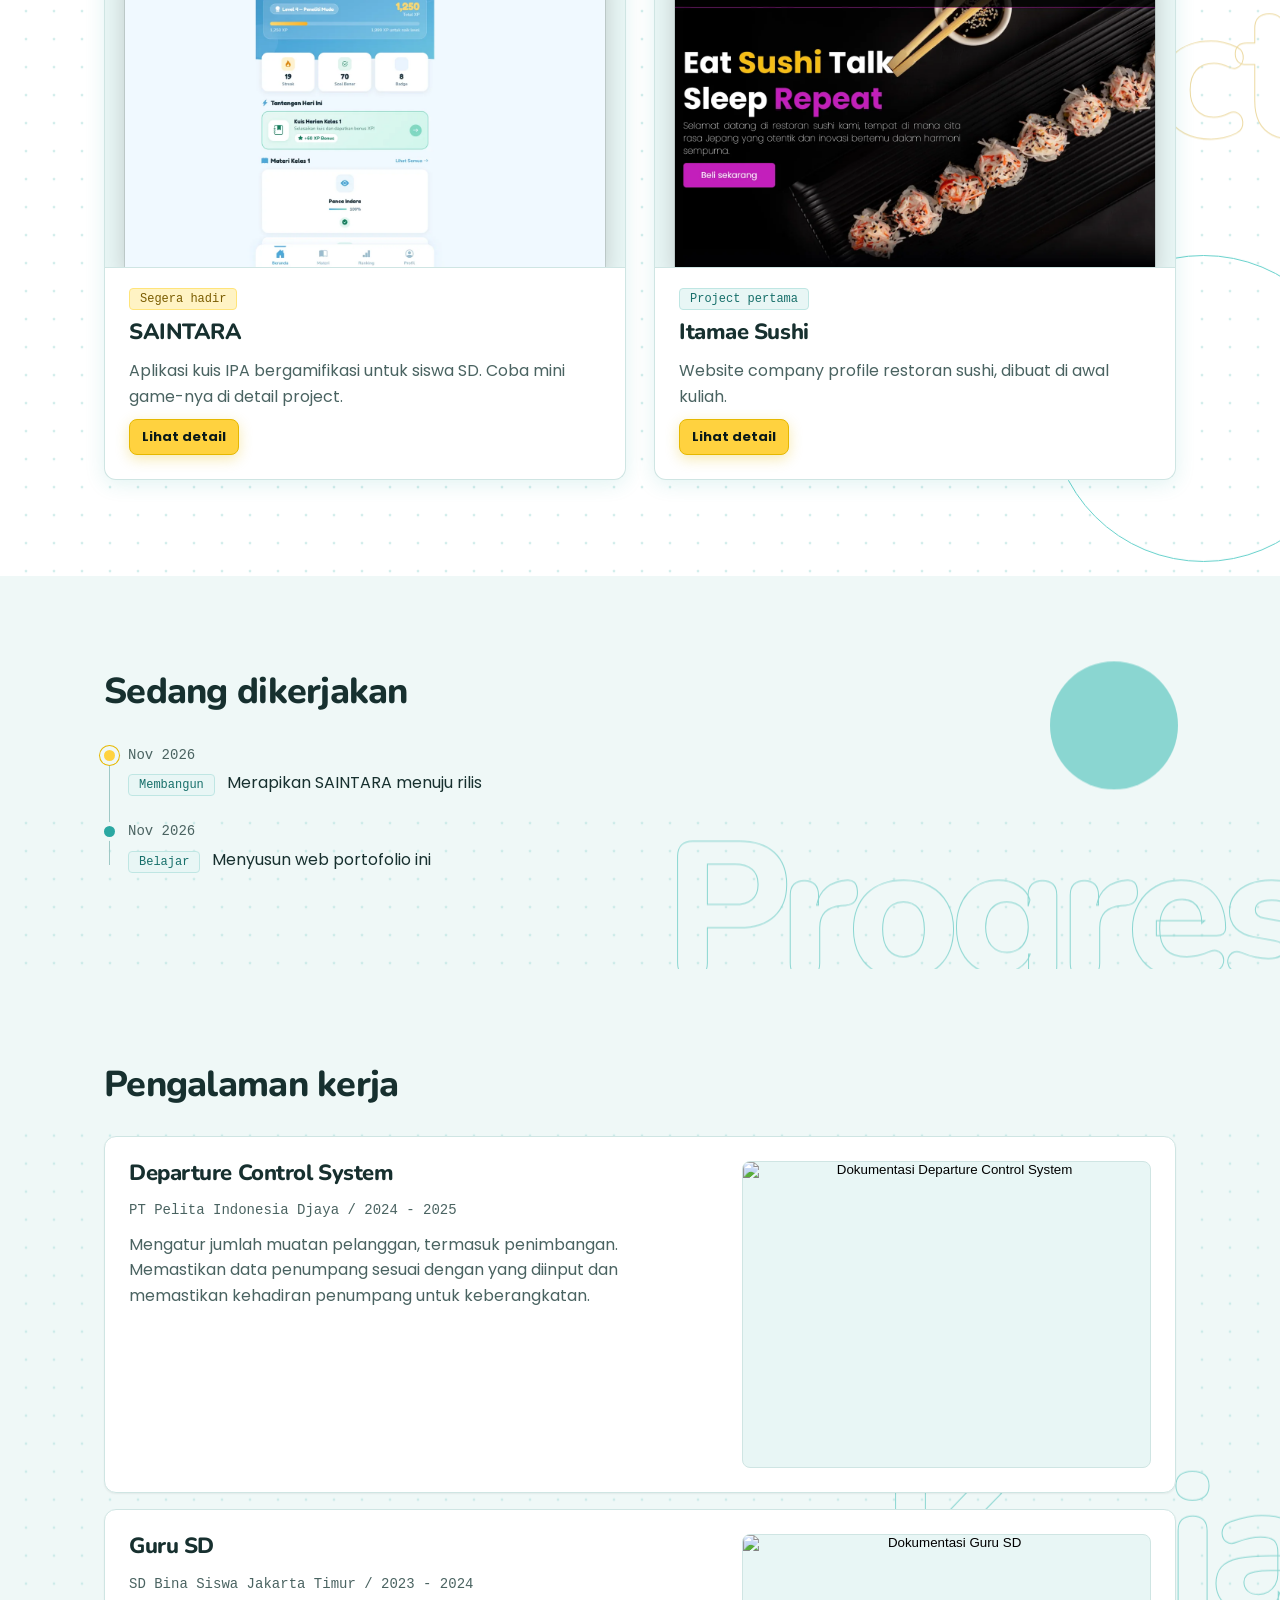
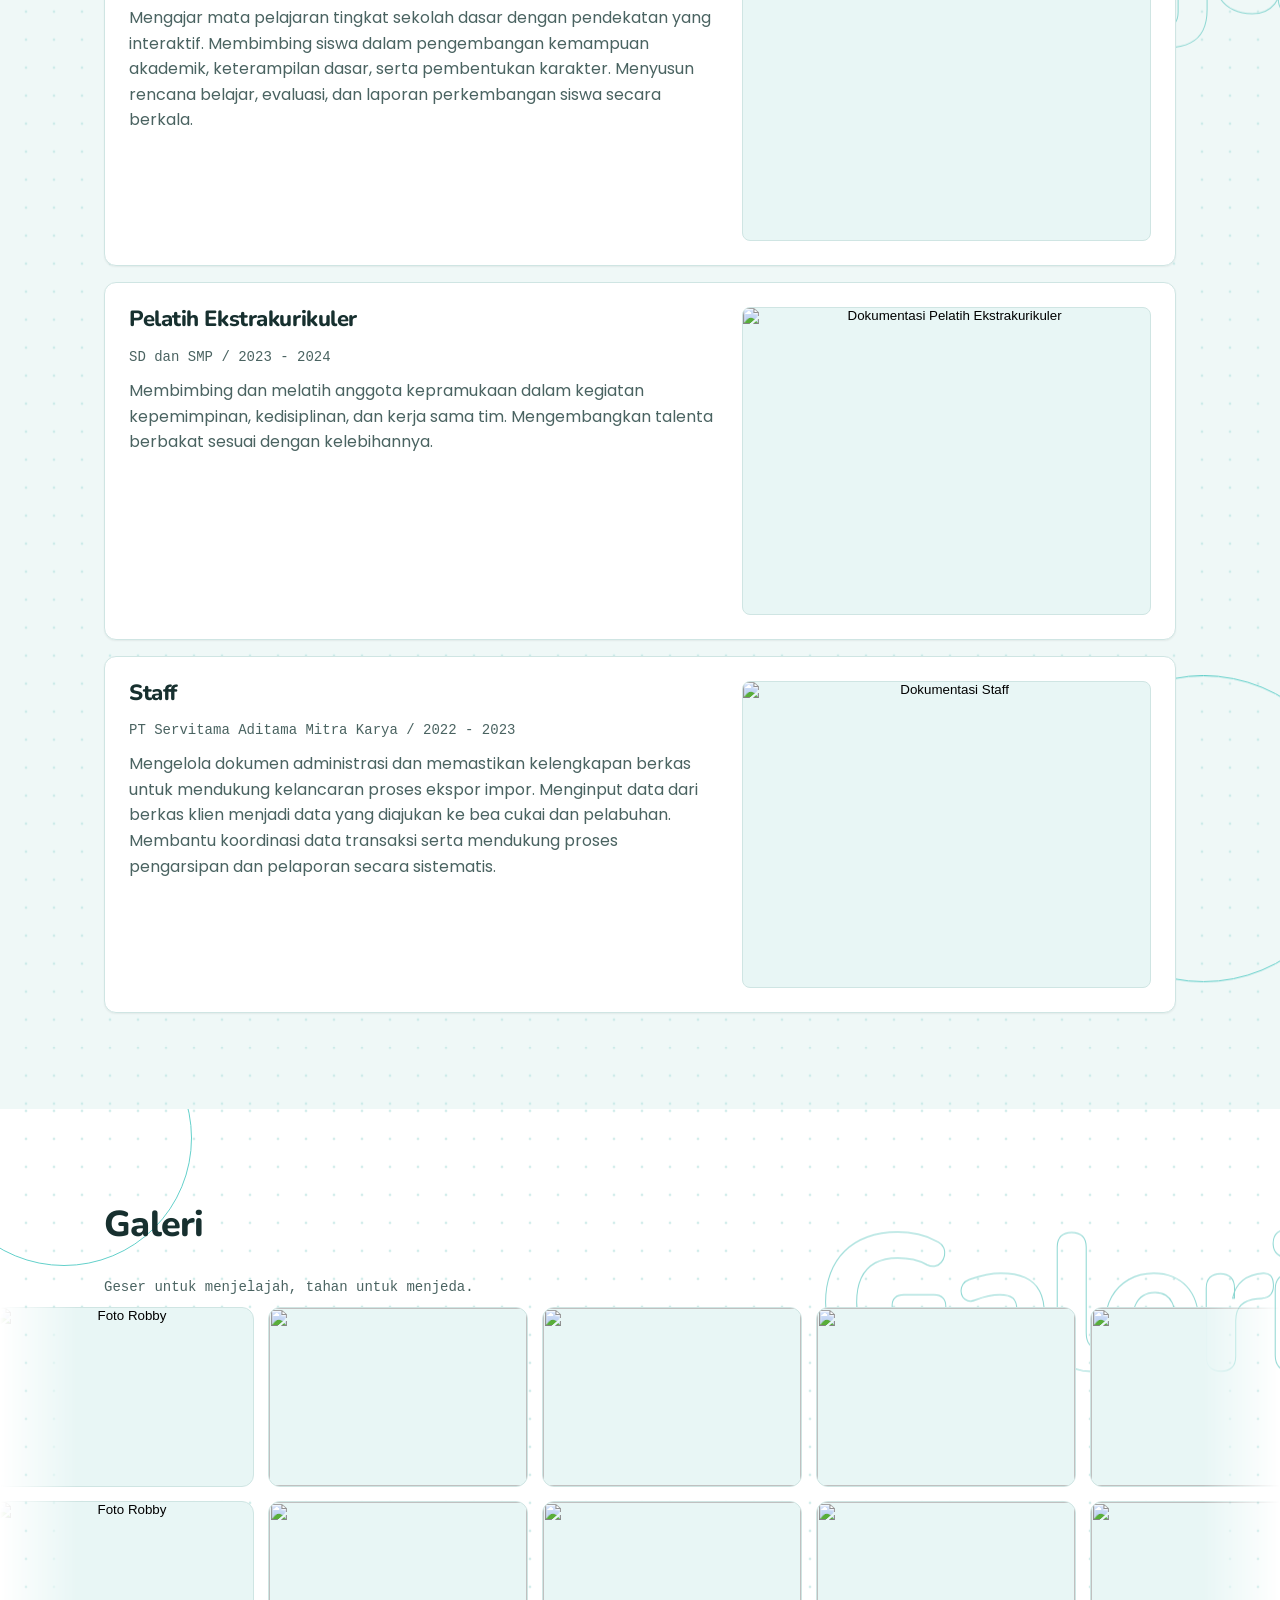
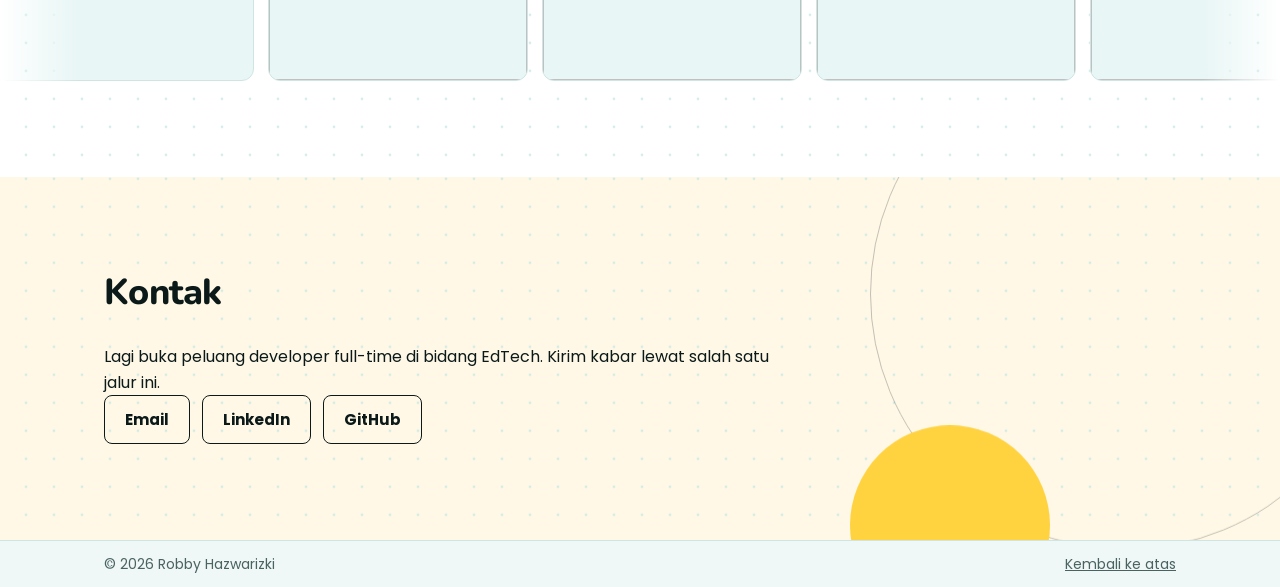
==== commit 66dbb988: "update 7 nov 2026" ====
--- a/index.html
+++ b/index.html
@@ -82,6 +82,16 @@
   <section id="journey" data-nav="Perjalanan" hidden>
     <div class="wrap"><h2>Perjalanan</h2><ul id="journey-list" class="list"></ul></div>
   </section>
+  
+    <section id="galeri" data-nav="Galeri" hidden>
+    <div class="wrap">
+      <h2>Galeri</h2>
+      <p class="mono">Geser untuk menjelajah, tahan untuk menjeda.</p>
+    </div>
+    <div id="gal-view" class="gal-view" role="region" aria-label="Galeri foto">
+      <div id="gal-track" class="gal-track"></div>
+    </div>
+  </section>
 
   <section id="kontak" data-nav="Kontak" class="contact dark" hidden>
     <span class="lyr ring c1" data-speed=".3" aria-hidden="true"></span>
--- a/assets/css/style.css
+++ b/assets/css/style.css
@@ -158,6 +158,25 @@
 .now .nb{display:flex;flex-wrap:wrap;gap:6px 12px;align-items:baseline}
 .now .nb p{flex:1 1 260px}
 .now .more{font-size:.875rem}
+/* Galeri */
+#galeri{background:var(--surface)}
+.gal-view{--gw:clamp(150px,22vw,260px);--gh:clamp(110px,15vw,180px);--gg:14px;margin-top:8px;overflow:hidden;touch-action:pan-y;cursor:grab;user-select:none;-webkit-user-select:none;-webkit-mask-image:linear-gradient(to right,transparent,#000 6%,#000 94%,transparent);mask-image:linear-gradient(to right,transparent,#000 6%,#000 94%,transparent)}
+.gal-view.drag{cursor:grabbing}
+.gal-track{position:relative;display:grid;grid-auto-flow:column;grid-template-rows:repeat(2,var(--gh));grid-auto-columns:var(--gw);gap:var(--gg);width:max-content;will-change:transform}
+.gal-cell{padding:0;border:1px solid var(--bd);border-radius:12px;overflow:hidden;background:var(--shot);cursor:inherit;display:block}
+.gal-cell img{width:100%;height:100%;object-fit:cover;display:block;pointer-events:none;transition:transform .4s ease}
+.gal-cell:hover img{transform:scale(1.05)}
+/* Lapisan seragam di setiap section */
+.t1{inset:-30% -10%}
+.ghost.sg,.ghost.pj{font-size:clamp(5rem,15vw,12rem)}
+.ghost.sg{right:-2%;top:2%}
+#kontak .ghost.sg{right:auto;left:-1%;top:auto;bottom:-4%}
+#project.tint{background-image:none}
+.gal-view{position:relative}
+.o1{width:clamp(70px,10vw,140px);background:var(--d1);right:8%;bottom:6%}
+.o2{width:clamp(50px,7vw,100px);background:var(--d2);left:4%;bottom:10%}
+.o3{width:clamp(160px,24vw,320px);right:-6%;bottom:-10%}
+.o4{width:clamp(140px,20vw,280px);left:-5%;top:-6%}
 
 /* Pengalaman kerja dengan kolom foto */
 .exp.has-ph{display:grid;grid-template-columns:1fr minmax(200px,40%);gap:28px;align-items:start}
@@ -182,4 +201,11 @@
 @media (prefers-reduced-motion:reduce){
   *{transition:none!important;animation:none!important;scroll-behavior:auto!important}
   .js .card:not(.in),.js [data-reveal]:not(.in){opacity:1;translate:none}
+}
+.brand{white-space:nowrap;overflow:hidden;text-overflow:ellipsis;min-width:0}
+@media (max-width:899px){
+  #menu{display:inline-block}
+  nav{display:none;position:absolute;left:0;right:0;top:100%;background:var(--bg);border-bottom:1px solid var(--bd)}
+  header.open nav{display:block}
+  nav ul{flex-direction:column;padding:12px 24px}
 }
